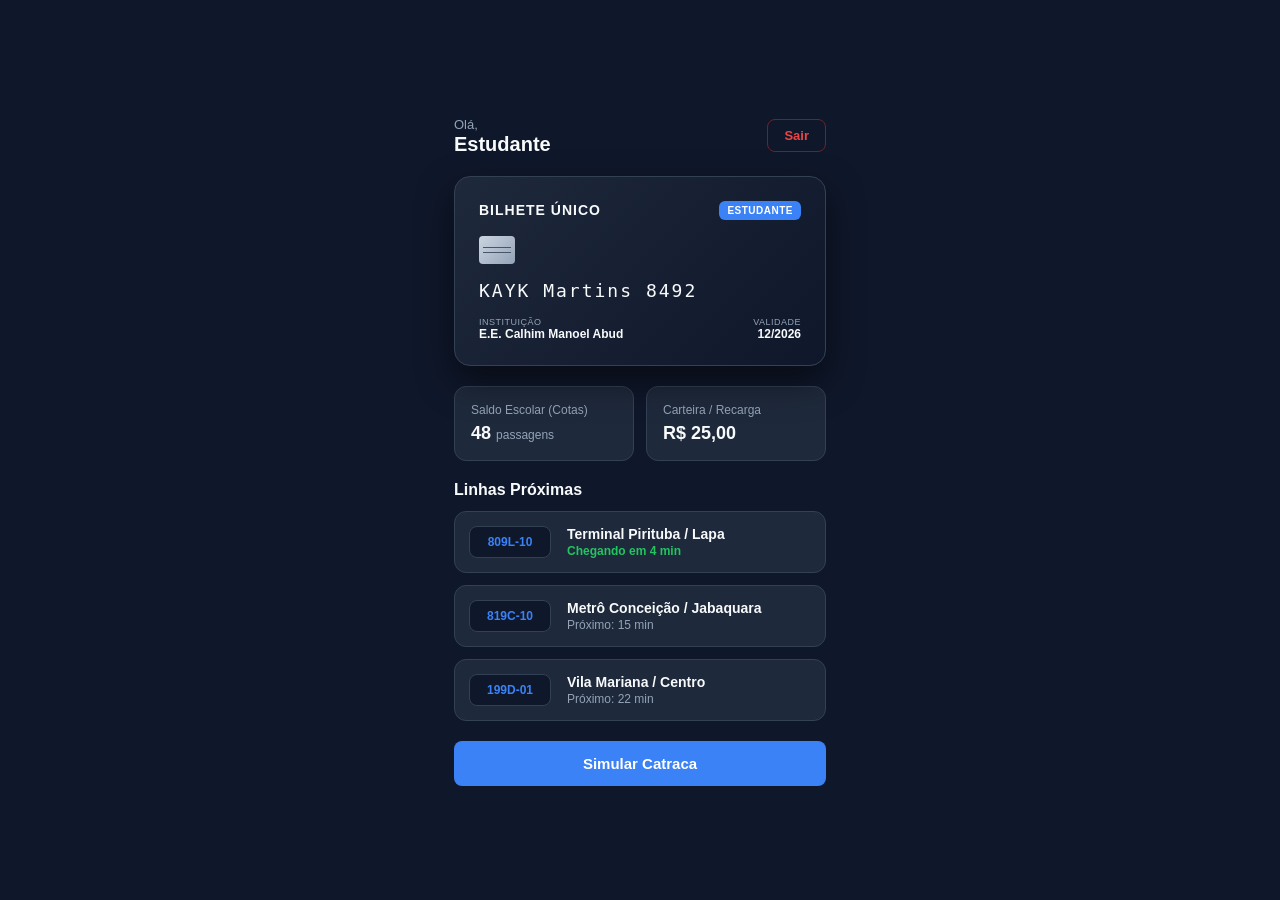
==== pages/bilhete.html @ 9be14cc6 "feat: estructure" ====
<!DOCTYPE html>
<html lang="pt-BR">
<head>
    <meta charset="UTF-8">
    <meta name="viewport" content="width=device-width, initial-scale=1.0">
    <title>Painel - Bilhete Único Estudantil</title>
    <link rel="stylesheet" href="../Styles/style.css">
    <script src="../scripts/script.js" defer></script>
</head>
<body>

    <div class="app-container">
        <header class="app-header">
            <div class="user-welcome">
                <span class="welcome-label">Olá,</span>
                <h1 id="student-name">Estudante</h1>
            </div>
            <button onclick="logout()" class="logout-btn">Sair</button>
        </header>

        <div class="card-flip-container" onclick="flipCard()">
            <div class="virtual-card">
                <div class="card-face card-front">
                    <div class="card-top">
                        <span class="card-brand">BILHETE ÚNICO</span>
                        <span class="card-type">ESTUDANTE</span>
                    </div>
                    <div class="card-chip">
                        <div class="chip-line"></div>
                        <div class="chip-line"></div>
                    </div>
                    <div class="card-center">
                        <span class="card-number">KAYK Martins 8492</span>
                    </div>
                    <div class="card-bottom">
                        <div class="card-info-group">
                            <span class="card-label">INSTITUIÇÃO</span>
                            <span class="card-value">E.E. Calhim Manoel Abud</span>
                        </div>
                        <div class="card-info-group text-right">
                            <span class="card-label">VALIDADE</span>
                            <span class="card-value">12/2026</span>
                        </div>
                    </div>
                </div>

                <div class="card-face card-back">
                    <div class="qr-code-box">
                        <div class="qr-grid">
                            <div class="qr-pixel"></div>
                            <div class="qr-pixel light"></div>
                            <div class="qr-pixel"></div>
                            <div class="qr-pixel"></div>
                            <div class="qr-pixel light"></div>
                            <div class="qr-pixel"></div>
                            <div class="qr-pixel light"></div>
                            <div class="qr-pixel"></div>
                            <div class="qr-pixel light"></div>
                            <div class="qr-pixel"></div>
                            <div class="qr-pixel light"></div>
                            <div class="qr-pixel"></div>
                            <div class="qr-pixel"></div>
                            <div class="qr-pixel light"></div>
                            <div class="qr-pixel"></div>
                            <div class="qr-pixel"></div>
                            <div class="qr-pixel light"></div>
                            <div class="qr-pixel"></div>
                            <div class="qr-pixel light"></div>
                            <div class="qr-pixel"></div>
                            <div class="qr-pixel light"></div>
                            <div class="qr-pixel light"></div>
                            <div class="qr-pixel"></div>
                            <div class="qr-pixel light"></div>
                            <div class="qr-pixel"></div>
                            <div class="qr-pixel light"></div>
                            <div class="qr-pixel"></div>
                            <div class="qr-pixel"></div>
                            <div class="qr-pixel light"></div>
                            <div class="qr-pixel"></div>
                            <div class="qr-pixel"></div>
                            <div class="qr-pixel light"></div>
                            <div class="qr-pixel"></div>
                            <div class="qr-pixel light"></div>
                            <div class="qr-pixel"></div>
                            <div class="qr-pixel"></div>
                        </div>
                    </div>
                    <span class="card-back-text">Aproxime da maquina de recarga para recarregar</span>
                </div>
            </div>
        </div>

        <div class="balance-section">
            <div class="balance-card">
                <span class="balance-title">Saldo Escolar (Cotas)</span>
                <span class="balance-value">48 <small>passagens</small></span>
            </div>
            <div class="balance-card">
                <span class="balance-title">Carteira / Recarga</span>
                <span class="balance-value">R$ 25,00</span>
            </div>
        </div>

        <div class="lines-section">
            <h2>Linhas Próximas</h2>
            <div class="line-item">
                <div class="line-badge">809L-10</div>
                <div class="line-details">
                    <span class="line-name">Terminal Pirituba / Lapa</span>
                    <span class="line-status green">Chegando em 4 min</span>
                </div>
            </div>
            <div class="line-item">
                <div class="line-badge">819C-10</div>
                <div class="line-details">
                    <span class="line-name">Metrô Conceição / Jabaquara</span>
                    <span class="line-status">Próximo: 15 min</span>
                </div>
            </div>
            <div class="line-item">
                <div class="line-badge">199D-01</div>
                <div class="line-details">
                    <span class="line-name">Vila Mariana / Centro</span>
                    <span class="line-status">Próximo: 22 min</span>
                </div>
            </div>
        </div>

        <div class="actions-section">
            <button class="action-btn primary" onclick="simularUso()">Simular Catraca</button>
        </div>
    </div>

</body>
</html>
---- Styles/style.css ----
@import url(global.css);

.app-container {
    width: 100%;
    max-width: 420px;
    padding: 24px;
    box-sizing: border-box;
    display: flex;
    flex-direction: column;
    gap: 20px;
}

.app-header {
    display: flex;
    justify-content: space-between;
    align-items: center;
}

.welcome-label {
    color: var(--text-muted);
    font-size: 13px;
}

.app-header h1 {
    color: var(--text-color);
    font-size: 20px;
    margin: 0px;
}

.logout-btn {
    background-color: transparent;
    color: #ef4444;
    border: 1px solid #7f1d1d;
    padding: 8px 16px;
    border-radius: 8px;
    font-size: 13px;
    font-weight: 600;
    cursor: pointer;
    transition: background 0.2s;
}

.logout-btn:hover {
    background-color: #7f1d1d;
    color: #ffffff;
}

.card-flip-container {
    perspective: 1000px;
    width: 100%;
    height: 190px;
    cursor: pointer;
}

.virtual-card {
    position: relative;
    width: 100%;
    height: 100%;
    transform-style: preserve-3d;
    transition: transform 0.6s ease;
}

.card-flip-container.flipped .virtual-card {
    transform: rotateY(180deg);
}

.card-face {
    position: absolute;
    width: 100%;
    height: 100%;
    backface-visibility: hidden;
    border-radius: 16px;
    box-shadow: 0px 15px 35px rgba(0, 0, 0, 0.5);
    border: 1px solid var(--border-color);
    box-sizing: border-box;
}

.card-front {
    background: linear-gradient(135deg, #1e293b 0%, #0f172a 100%);
    padding: 24px;
    display: flex;
    flex-direction: column;
    justify-content: space-between;
}

.card-back {
    background: linear-gradient(135deg, #0f172a 0%, #1e293b 100%);
    padding: 24px;
    display: flex;
    flex-direction: column;
    align-items: center;
    justify-content: center;
    transform: rotateY(180deg);
}

.card-top {
    display: flex;
    justify-content: space-between;
    align-items: center;
}

.card-brand {
    font-weight: 800;
    font-size: 14px;
    letter-spacing: 1px;
    color: var(--text-color);
}

.card-type {
    background-color: var(--primary-color);
    color: #ffffff;
    font-size: 10px;
    font-weight: 700;
    padding: 4px 8px;
    border-radius: 6px;
    letter-spacing: 0.5px;
}

.card-chip {
    width: 36px;
    height: 28px;
    background: linear-gradient(135deg, #cbd5e1 0%, #94a3b8 100%);
    border-radius: 4px;
    display: flex;
    flex-direction: column;
    justify-content: center;
    gap: 4px;
    padding: 0px 4px;
    box-sizing: border-box;
}

.chip-line {
    width: 100%;
    height: 1px;
    background-color: #475569;
}

.card-center {
    font-family: monospace;
    font-size: 18px;
    letter-spacing: 2px;
    color: var(--text-color);
}

.card-bottom {
    display: flex;
    justify-content: space-between;
    align-items: flex-end;
}

.card-info-group {
    display: flex;
    flex-direction: column;
}

.card-label {
    font-size: 9px;
    color: var(--text-muted);
    letter-spacing: 0.5px;
}

.card-value {
    font-size: 12px;
    font-weight: 600;
    color: var(--text-color);
}

.text-right {
    text-align: right;
}

.qr-code-box {
    background-color: #ffffff;
    padding: 10px;
    border-radius: 8px;
    display: flex;
    justify-content: center;
    align-items: center;
    box-shadow: 0px 4px 10px rgba(0, 0, 0, 0.3);
}

.qr-grid {
    width: 72px;
    height: 72px;
    display: grid;
    grid-template-columns: repeat(6, 1fr);
    grid-template-rows: repeat(6, 1fr);
    gap: 2px;
    background-color: #ffffff;
}

.qr-pixel {
    background-color: #0f172a;
    border-radius: 1px;
}

.qr-pixel.light {
    background-color: #ffffff;
}

.card-back-text {
    font-size: 11px;
    color: var(--text-muted);
    margin-top: 10px;
    letter-spacing: 0.5px;
}

.balance-section {
    display: flex;
    gap: 12px;
}

.balance-card {
    flex: 1;
    background-color: var(--card-bg);
    border: 1px solid var(--border-color);
    padding: 16px;
    border-radius: 12px;
    display: flex;
    flex-direction: column;
    gap: 6px;
}

.balance-title {
    font-size: 12px;
    color: var(--text-muted);
}

.balance-value {
    font-size: 18px;
    font-weight: 700;
    color: var(--text-color);
}

.balance-value small {
    font-size: 12px;
    font-weight: 400;
    color: var(--text-muted);
}

.lines-section {
    display: flex;
    flex-direction: column;
    gap: 12px;
}

.lines-section h2 {
    font-size: 16px;
    color: var(--text-color);
    margin: 0px;
}

.line-item {
    background-color: var(--card-bg);
    border: 1px solid var(--border-color);
    padding: 14px;
    border-radius: 12px;
    display: flex;
    align-items: center;
    gap: 16px;
}

.line-badge {
    background-color: #0f172a;
    color: var(--primary-color);
    border: 1px solid var(--border-color);
    font-weight: 700;
    font-size: 12px;
    padding: 8px 10px;
    border-radius: 8px;
    min-width: 60px;
    text-align: center;
}

.line-details {
    display: flex;
    flex-direction: column;
    gap: 2px;
}

.line-name {
    font-size: 14px;
    font-weight: 600;
    color: var(--text-color);
}

.line-status {
    font-size: 12px;
    color: var(--text-muted);
}

.line-status.green {
    color: #22c55e;
    font-weight: 600;
}

.actions-section {
    display: flex;
    flex-direction: column;
}

.action-btn {
    width: 100%;
    padding: 14px;
    border-radius: 8px;
    font-weight: 600;
    font-size: 15px;
    cursor: pointer;
    border: none;
    transition: background 0.2s, transform 0.1s;
}

.action-btn.primary {
    background-color: var(--primary-color);
    color: #ffffff;
}

.action-btn.primary:hover {
    background-color: #2563eb;
}

.action-btn:active {
    transform: scale(0.98);
}
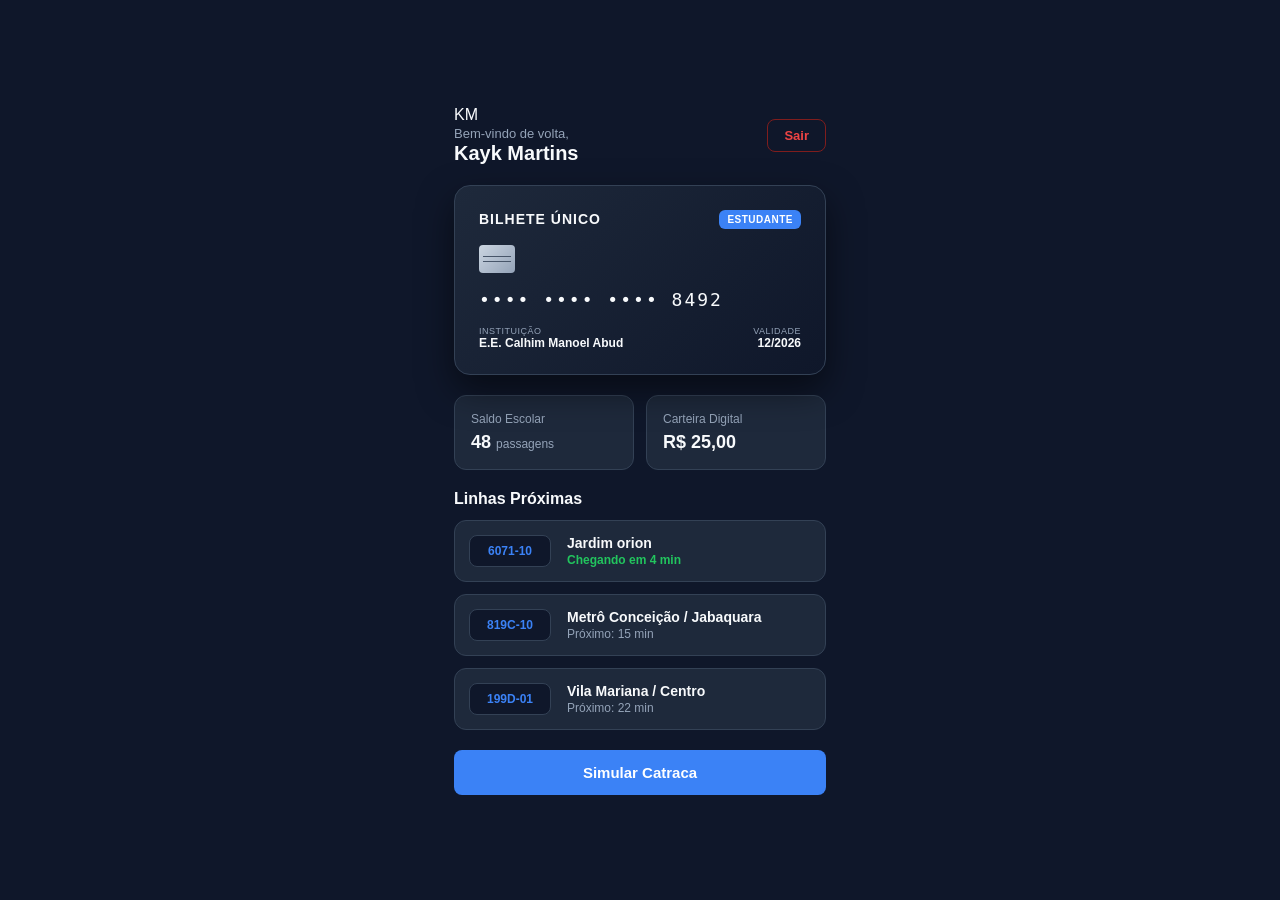
==== commit e1424e16: "feat: estructure and corretion bugs" ====
--- a/pages/bilhete.html
+++ b/pages/bilhete.html
@@ -9,16 +9,19 @@
 </head>
 <body>
 
-    <div class="app-container">
+    <main class="app-container">
         <header class="app-header">
-            <div class="user-welcome">
-                <span class="welcome-label">Olá,</span>
-                <h1 id="student-name">Estudante</h1>
+            <div class="user-profile-info">
+                <div class="avatar-placeholder">KM</div>
+                <div class="user-welcome">
+                    <span class="welcome-label">Bem-vindo de volta,</span>
+                    <h1 id="student-name">Kayk Martins</h1>
+                </div>
             </div>
-            <button onclick="logout()" class="logout-btn">Sair</button>
+            <button onclick="logout()" class="logout-btn" title="Encerrar Sessão">Sair</button>
         </header>
 
-        <div class="card-flip-container" onclick="flipCard()">
+        <section class="card-flip-container" onclick="flipCard()" role="button" aria-label="Virar cartão virtual">
             <div class="virtual-card">
                 <div class="card-face card-front">
                     <div class="card-top">
@@ -30,7 +33,7 @@
                         <div class="chip-line"></div>
                     </div>
                     <div class="card-center">
-                        <span class="card-number">KAYK Martins 8492</span>
+                        <span class="card-number">•••• •••• •••• 8492</span>
                     </div>
                     <div class="card-bottom">
                         <div class="card-info-group">
@@ -88,25 +91,25 @@
                     <span class="card-back-text">Aproxime da maquina de recarga para recarregar</span>
                 </div>
             </div>
-        </div>
+        </section>
 
-        <div class="balance-section">
+        <section class="balance-section">
             <div class="balance-card">
-                <span class="balance-title">Saldo Escolar (Cotas)</span>
+                <span class="balance-title">Saldo Escolar</span>
                 <span class="balance-value">48 <small>passagens</small></span>
             </div>
             <div class="balance-card">
-                <span class="balance-title">Carteira / Recarga</span>
+                <span class="balance-title">Carteira Digital</span>
                 <span class="balance-value">R$ 25,00</span>
             </div>
-        </div>
+        </section>
 
-        <div class="lines-section">
+        <section class="lines-section">
             <h2>Linhas Próximas</h2>
             <div class="line-item">
-                <div class="line-badge">809L-10</div>
+                <div class="line-badge">6071-10</div>
                 <div class="line-details">
-                    <span class="line-name">Terminal Pirituba / Lapa</span>
+                    <span class="line-name">Jardim orion</span>
                     <span class="line-status green">Chegando em 4 min</span>
                 </div>
             </div>
@@ -124,12 +127,12 @@
                     <span class="line-status">Próximo: 22 min</span>
                 </div>
             </div>
-        </div>
+        </section>
 
-        <div class="actions-section">
+        <section class="actions-section">
             <button class="action-btn primary" onclick="simularUso()">Simular Catraca</button>
-        </div>
-    </div>
+        </section>
+    </main>
 
 </body>
 </html>
--- a/Styles/style.css
+++ b/Styles/style.css
@@ -320,4 +320,33 @@
 
 .action-btn:active {
     transform: scale(0.98);
+}
+
+.toast-message {
+    position: fixed;
+    top: 50%;
+    left: 50%;
+    transform: translate(-50%, -50%) scale(0.9);
+    background-color: var(--card-bg);
+    color: var(--text-color);
+    padding: 32px;
+    border-radius: 16px;
+    border: 1px solid var(--border-color);
+    box-shadow: 0px 20px 40px rgba(0, 0, 0, 0.6);
+    font-family: var(--font-main);
+    font-size: 15px;
+    font-weight: 500;
+    text-align: center;
+    width: 100%;
+    max-width: 350px;
+    box-sizing: border-box;
+    z-index: 1000;
+    opacity: 0;
+    pointer-events: none;
+    transition: opacity 0.3s ease, transform 0.3s ease;
+}
+
+.toast-message.show {
+    opacity: 1;
+    transform: translate(-50%, -50%) scale(1);
 }
